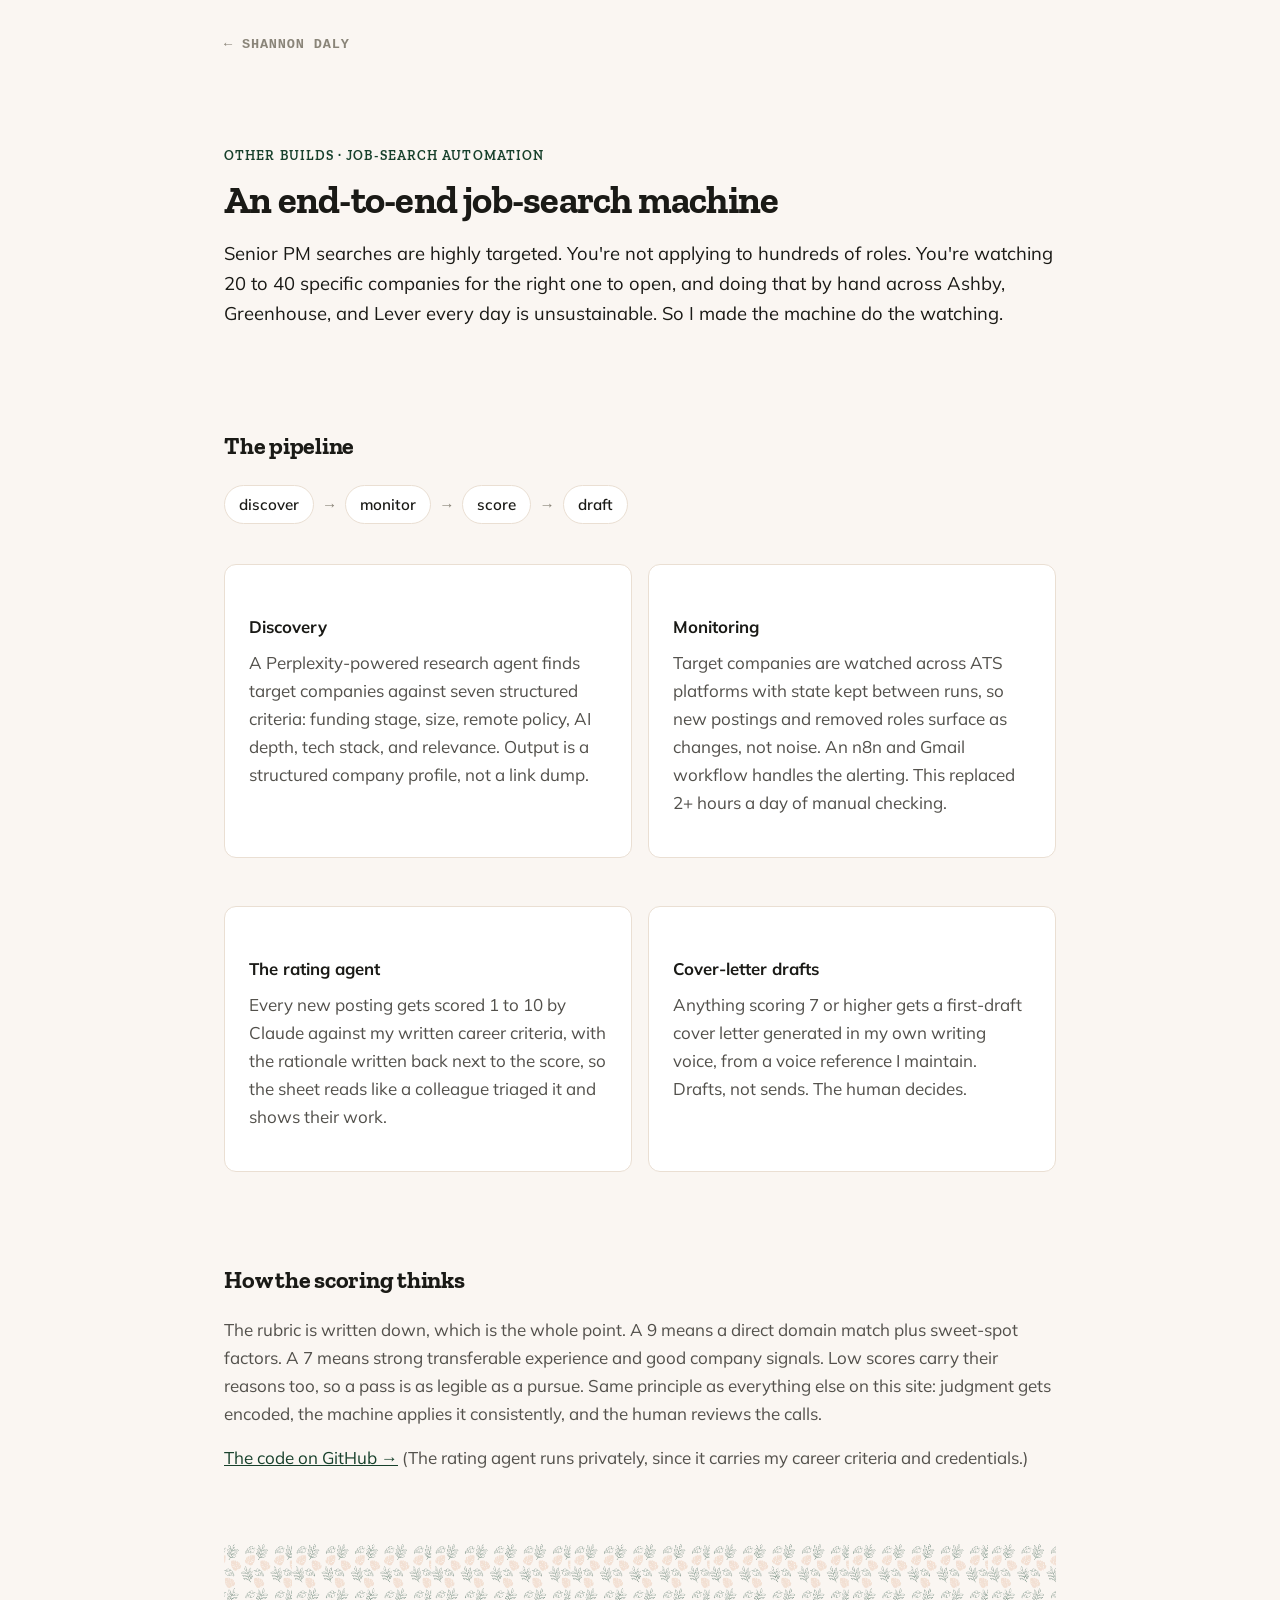
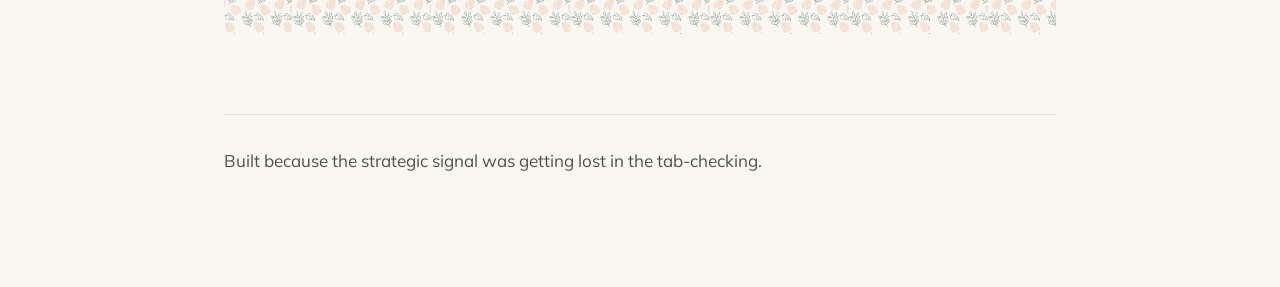
==== job-search/index.html @ e889e304 "feat: multi-page portfolio — home with highlighted builds + about, /knowledge-layer/ (demos), /rubat" ====
<!doctype html>
<html lang="en">
<head>
<meta charset="utf-8">
<meta name="viewport" content="width=device-width, initial-scale=1">
<title>Job-Search Automation · Shannon Daly</title>
<meta name="description" content="An end-to-end job-search machine: Perplexity-powered discovery, ATS monitoring with n8n and Gmail, and a Claude rating agent that scores postings against written career criteria.">
<link rel="preconnect" href="https://fonts.googleapis.com">
<link rel="preconnect" href="https://fonts.gstatic.com" crossorigin>
<link href="https://fonts.googleapis.com/css2?family=Mulish:wght@400;600;700&family=Zilla+Slab:wght@500;600;700&display=swap" rel="stylesheet">
<link rel="stylesheet" href="/assets/style.css">
</head>
<body>
<nav class="site"><a href="/">← SHANNON DALY</a></nav>
<main>
<header class="hero">
  <div class="kicker">Other builds · Job-search automation</div>
  <h1>An end-to-end job-search machine</h1>
  <p class="lede" style="margin-top:16px">Senior PM searches are highly targeted. You're not applying to hundreds of roles. You're watching 20 to 40 specific companies for the right one to open, and doing that by hand across Ashby, Greenhouse, and Lever every day is unsustainable. So I made the machine do the watching.</p>
</header>

<h2>The pipeline</h2>
<div class="loop">
  <span>discover</span><span class="arrow">→</span>
  <span>monitor</span><span class="arrow">→</span>
  <span>score</span><span class="arrow">→</span>
  <span>draft</span>
</div>
<div class="cols">
  <div class="card"><h3>Discovery</h3><p>A Perplexity-powered research agent finds target companies against seven structured criteria: funding stage, size, remote policy, AI depth, tech stack, and relevance. Output is a structured company profile, not a link dump.</p></div>
  <div class="card"><h3>Monitoring</h3><p>Target companies are watched across ATS platforms with state kept between runs, so new postings and removed roles surface as changes, not noise. An n8n and Gmail workflow handles the alerting. This replaced 2+ hours a day of manual checking.</p></div>
  <div class="card"><h3>The rating agent</h3><p>Every new posting gets scored 1 to 10 by Claude against my written career criteria, with the rationale written back next to the score, so the sheet reads like a colleague triaged it and shows their work.</p></div>
  <div class="card"><h3>Cover-letter drafts</h3><p>Anything scoring 7 or higher gets a first-draft cover letter generated in my own writing voice, from a voice reference I maintain. Drafts, not sends. The human decides.</p></div>
</div>

<h2>How the scoring thinks</h2>
<p>The rubric is written down, which is the whole point. A 9 means a direct domain match plus sweet-spot factors. A 7 means strong transferable experience and good company signals. Low scores carry their reasons too, so a pass is as legible as a pursue. Same principle as everything else on this site: judgment gets encoded, the machine applies it consistently, and the human reviews the calls.</p>

<p><a href="https://github.com/shannonldaly/job-search-automation">The code on GitHub →</a> (The rating agent runs privately, since it carries my career criteria and credentials.)</p>

<div class="pattern-band" aria-hidden="true"></div>
<footer>
  <p>Built because the strategic signal was getting lost in the tab-checking.</p>
</footer>
</main>
</body>
</html>
---- assets/style.css ----
:root {
    --bg: #faf6f2; --surface: #ffffff; --ink: #1a1a16; --ink-2: #52504b;
    --ink-3: #8a8579; --line: #eadfd3; --accent: #17402b; --accent-2: #eacab7;
    --accent-3: #94c8c4; --accent-ink: #ffffff;
    --code-bg: #0f2c1e; --code-ink: #dde8df;
  }
  @media (prefers-color-scheme: dark) {
    :root {
      --bg: #0f2b1d; --surface: #17402b; --ink: #f4ece4; --ink-2: #d8cdc0;
      --ink-3: #a3b3a6; --line: #24503a; --accent: #eacab7; --accent-2: #eacab7;
      --accent-3: #94c8c4; --accent-ink: #17402b;
      --code-bg: #0a2015; --code-ink: #dde8df;
    }
  }
  * { box-sizing: border-box; margin: 0; }
  body {
    background: var(--bg); color: var(--ink);
    font: 17px/1.65 "Avenir Next", Avenir, Mulish, -apple-system, "Segoe UI", sans-serif;
  }
  h1, h2, .demo-block h3, .hero .kicker { font-family: Kefa, "Zilla Slab", Georgia, serif; }
  main { max-width: 880px; margin: 0 auto; padding: 0 24px 96px; }
  a { color: var(--accent); }
  h1 { font-size: 2.4rem; line-height: 1.15; letter-spacing: -0.02em; }
  h2 { font-size: 1.5rem; margin: 72px 0 16px; letter-spacing: -0.01em; }
  h2.flagship { font-size: 2rem; line-height: 1.15; margin: 12px 0 16px; }
  .flagship-kicker { color: var(--accent); font-weight: 600; font-size: .85rem;
    text-transform: uppercase; letter-spacing: .08em; margin: 88px 0 0; }
  h3 { font-size: 1.05rem; margin: 24px 0 8px; }
  p { margin: 0 0 16px; color: var(--ink-2); }
  p.lede { font-size: 1.15rem; color: var(--ink); }
  header.hero { padding: 88px 0 8px; }
  .kicker { color: var(--accent); font-weight: 600; font-size: .85rem;
    text-transform: uppercase; letter-spacing: .08em; margin-bottom: 12px; }
  .stats { display: grid; grid-template-columns: repeat(auto-fit, minmax(150px, 1fr));
    gap: 12px; margin: 40px 0 8px; }
  .stat { background: var(--surface); border: 1px solid var(--line);
    border-radius: 10px; padding: 16px 18px; }
  .stat .label { font-size: .8rem; color: var(--ink-3); margin-bottom: 4px; }
  .stat .value { font-size: 1.7rem; font-weight: 600; }
  .asof { font-size: .8rem; color: var(--ink-3); margin-bottom: 40px; }
  .loop { display: flex; flex-wrap: wrap; gap: 8px; align-items: center;
    margin: 20px 0 24px; font-weight: 600; font-size: .95rem; }
  .loop span { background: var(--surface); border: 1px solid var(--line);
    border-radius: 999px; padding: 6px 14px; }
  .loop .arrow { border: 0; background: none; color: var(--ink-3); padding: 0; }
  pre.term { background: var(--code-bg); color: var(--code-ink); border-radius: 10px;
    padding: 20px; overflow-x: auto; font: 13px/1.6 ui-monospace, "SF Mono", Menlo,
    Consolas, monospace; margin: 16px 0 8px; }
  pre.term .q { color: #94c8c4; } pre.term .ok { color: #8fd0a0; }
  .note { font-size: .85rem; color: var(--ink-3); }
  ul { padding-left: 20px; color: var(--ink-2); margin: 0 0 16px; }
  li { margin-bottom: 8px; }
  .card { background: var(--surface); border: 1px solid var(--line);
    border-radius: 12px; padding: 24px; margin: 16px 0; }
  .placeholder { border: 2px dashed var(--line); border-radius: 12px;
    padding: 24px; color: var(--ink-3); font-size: .9rem; margin: 16px 0; }
  ul.xp { list-style: none; padding: 0; margin: 24px 0 8px; }
  ul.xp li { margin: 0 0 18px; padding-left: 0; }
  ul.xp .role { font-weight: 600; color: var(--ink); }
  ul.xp .yrs { font: 500 .8rem/1 ui-monospace, "SF Mono", Menlo, Consolas, monospace;
    color: var(--ink-3); margin-left: 8px; white-space: nowrap; }
  .cols { display: grid; grid-template-columns: 1fr 1fr; gap: 16px; }
  @media (max-width: 640px) { .cols { grid-template-columns: 1fr; } }
  footer { border-top: 1px solid var(--line); margin-top: 80px; padding-top: 32px;
    color: var(--ink-2); }
  .pattern-band { height: 90px; margin-top: 72px; opacity: .5;
    background: url(/docs/images/solto-pattern.webp) repeat-x center / auto 180px; }
  @media (prefers-color-scheme: dark) { .pattern-band { display: none; } }
  img { max-width: 100%; height: auto; border-radius: 10px; border: 1px solid var(--line); }
  .photos img { width: 100%; height: 420px; object-fit: cover; }
  .demo-block { margin: 0 0 6rem; }
  .demo-block:last-of-type { margin-bottom: 3rem; }
  .demo-block .step { font: 600 .85rem/1 ui-monospace, "SF Mono", Menlo, Consolas,
    monospace; color: var(--accent); letter-spacing: .1em; margin-bottom: 10px; }
  .demo-block h3 { font-size: 1.35rem; margin: 0 0 10px; letter-spacing: -0.01em; }
  .demo-block .dur { font: 500 .85rem/1 ui-monospace, "SF Mono", Menlo, Consolas,
    monospace; color: var(--ink-3); margin-left: 10px; white-space: nowrap; }
  .demo-block figure { margin: 0; }
  .demo-block .frame { background: var(--code-bg); border-radius: 14px; padding: 10px; }
  .demo-block video { display: block; width: 100%; height: auto; border-radius: 8px; }
  .demo-block figcaption { font-size: .85rem; color: var(--ink-3);
    line-height: 1.6; margin-top: 12px; }
  ul.unlock { list-style: none; padding: 0; margin: 20px 0 8px;
    display: grid; grid-template-columns: 1fr 1fr; gap: 10px 24px; }
  @media (max-width: 640px) { ul.unlock { grid-template-columns: 1fr; } }
  ul.unlock li { margin: 0; padding: 10px 0 10px 18px; color: var(--ink-2);
    border-left: 3px solid var(--accent-2); }
  .closer { font-family: Kefa, "Zilla Slab", Georgia, serif; font-size: 1.25rem;
    color: var(--ink); margin: 28px 0 0; }

  nav.site { max-width: 880px; margin: 0 auto; padding: 28px 24px 0; }
  nav.site a { color: var(--ink-3); text-decoration: none; font: 600 .85rem/1 ui-monospace, "SF Mono", Menlo, Consolas, monospace; letter-spacing: .06em; }
  nav.site a:hover { color: var(--accent); }
  .build-card { background: var(--surface); border: 1px solid var(--line); border-radius: 12px; padding: 24px; margin: 16px 0; display: block; text-decoration: none; }
  .build-card h3 { margin-top: 0; color: var(--ink); }
  .build-card p { margin-bottom: 8px; }
  .build-card .go { color: var(--accent); font-weight: 600; font-size: .9rem; }
  .build-card:hover { border-color: var(--accent); }
  .ministats { font: 500 .8rem/1.5 ui-monospace, "SF Mono", Menlo, Consolas, monospace; color: var(--ink-3); margin: 8px 0 10px; }
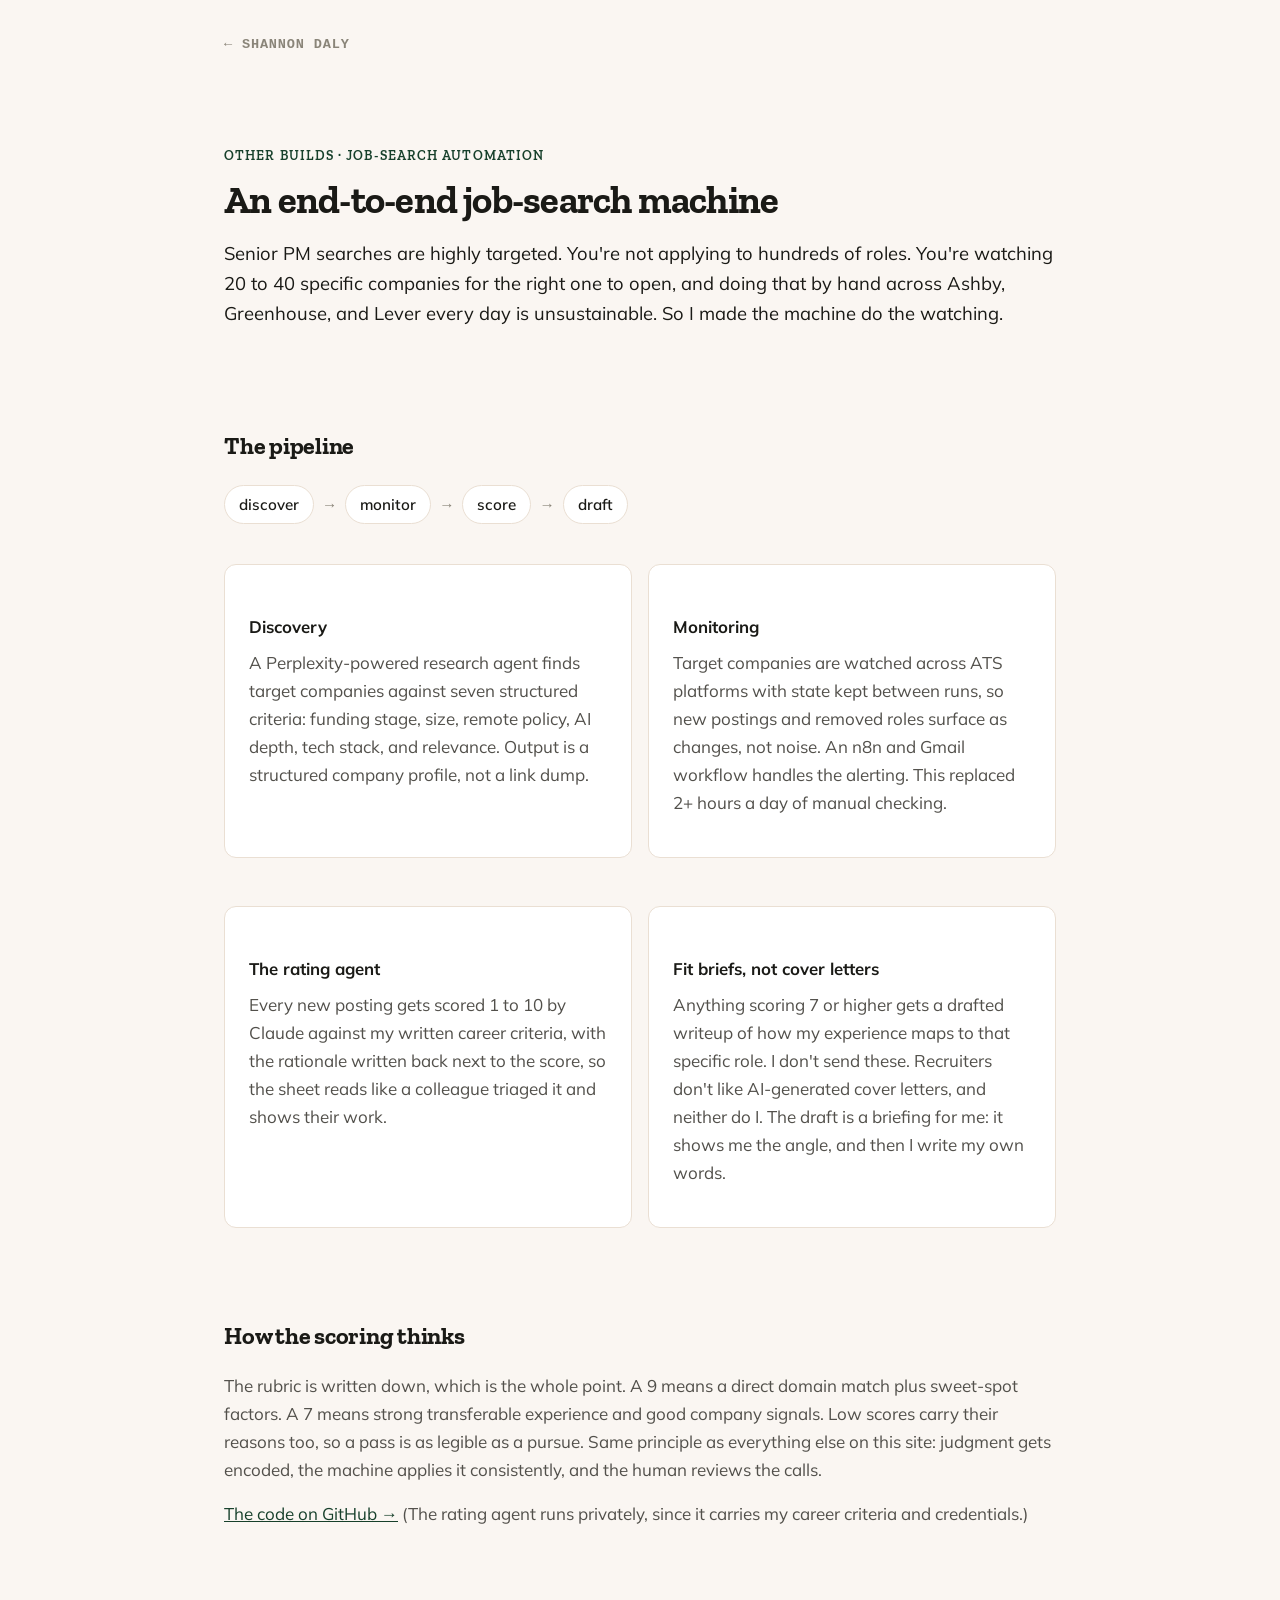
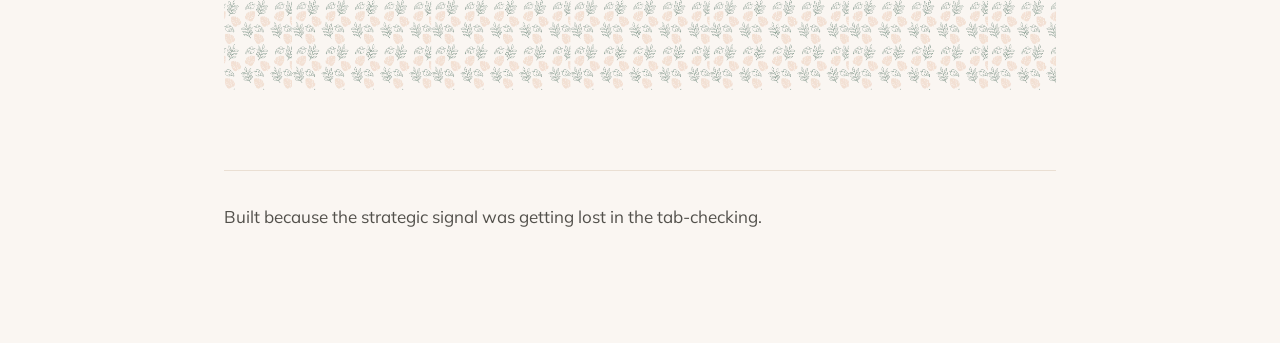
==== commit c5305134: "fix: reframe the cover-letter card — fit briefs for Shannon, never sent (recruiters don't like AI co" ====
--- a/job-search/index.html
+++ b/job-search/index.html
@@ -30,7 +30,7 @@
   <div class="card"><h3>Discovery</h3><p>A Perplexity-powered research agent finds target companies against seven structured criteria: funding stage, size, remote policy, AI depth, tech stack, and relevance. Output is a structured company profile, not a link dump.</p></div>
   <div class="card"><h3>Monitoring</h3><p>Target companies are watched across ATS platforms with state kept between runs, so new postings and removed roles surface as changes, not noise. An n8n and Gmail workflow handles the alerting. This replaced 2+ hours a day of manual checking.</p></div>
   <div class="card"><h3>The rating agent</h3><p>Every new posting gets scored 1 to 10 by Claude against my written career criteria, with the rationale written back next to the score, so the sheet reads like a colleague triaged it and shows their work.</p></div>
-  <div class="card"><h3>Cover-letter drafts</h3><p>Anything scoring 7 or higher gets a first-draft cover letter generated in my own writing voice, from a voice reference I maintain. Drafts, not sends. The human decides.</p></div>
+  <div class="card"><h3>Fit briefs, not cover letters</h3><p>Anything scoring 7 or higher gets a drafted writeup of how my experience maps to that specific role. I don't send these. Recruiters don't like AI-generated cover letters, and neither do I. The draft is a briefing for me: it shows me the angle, and then I write my own words.</p></div>
 </div>
 
 <h2>How the scoring thinks</h2>
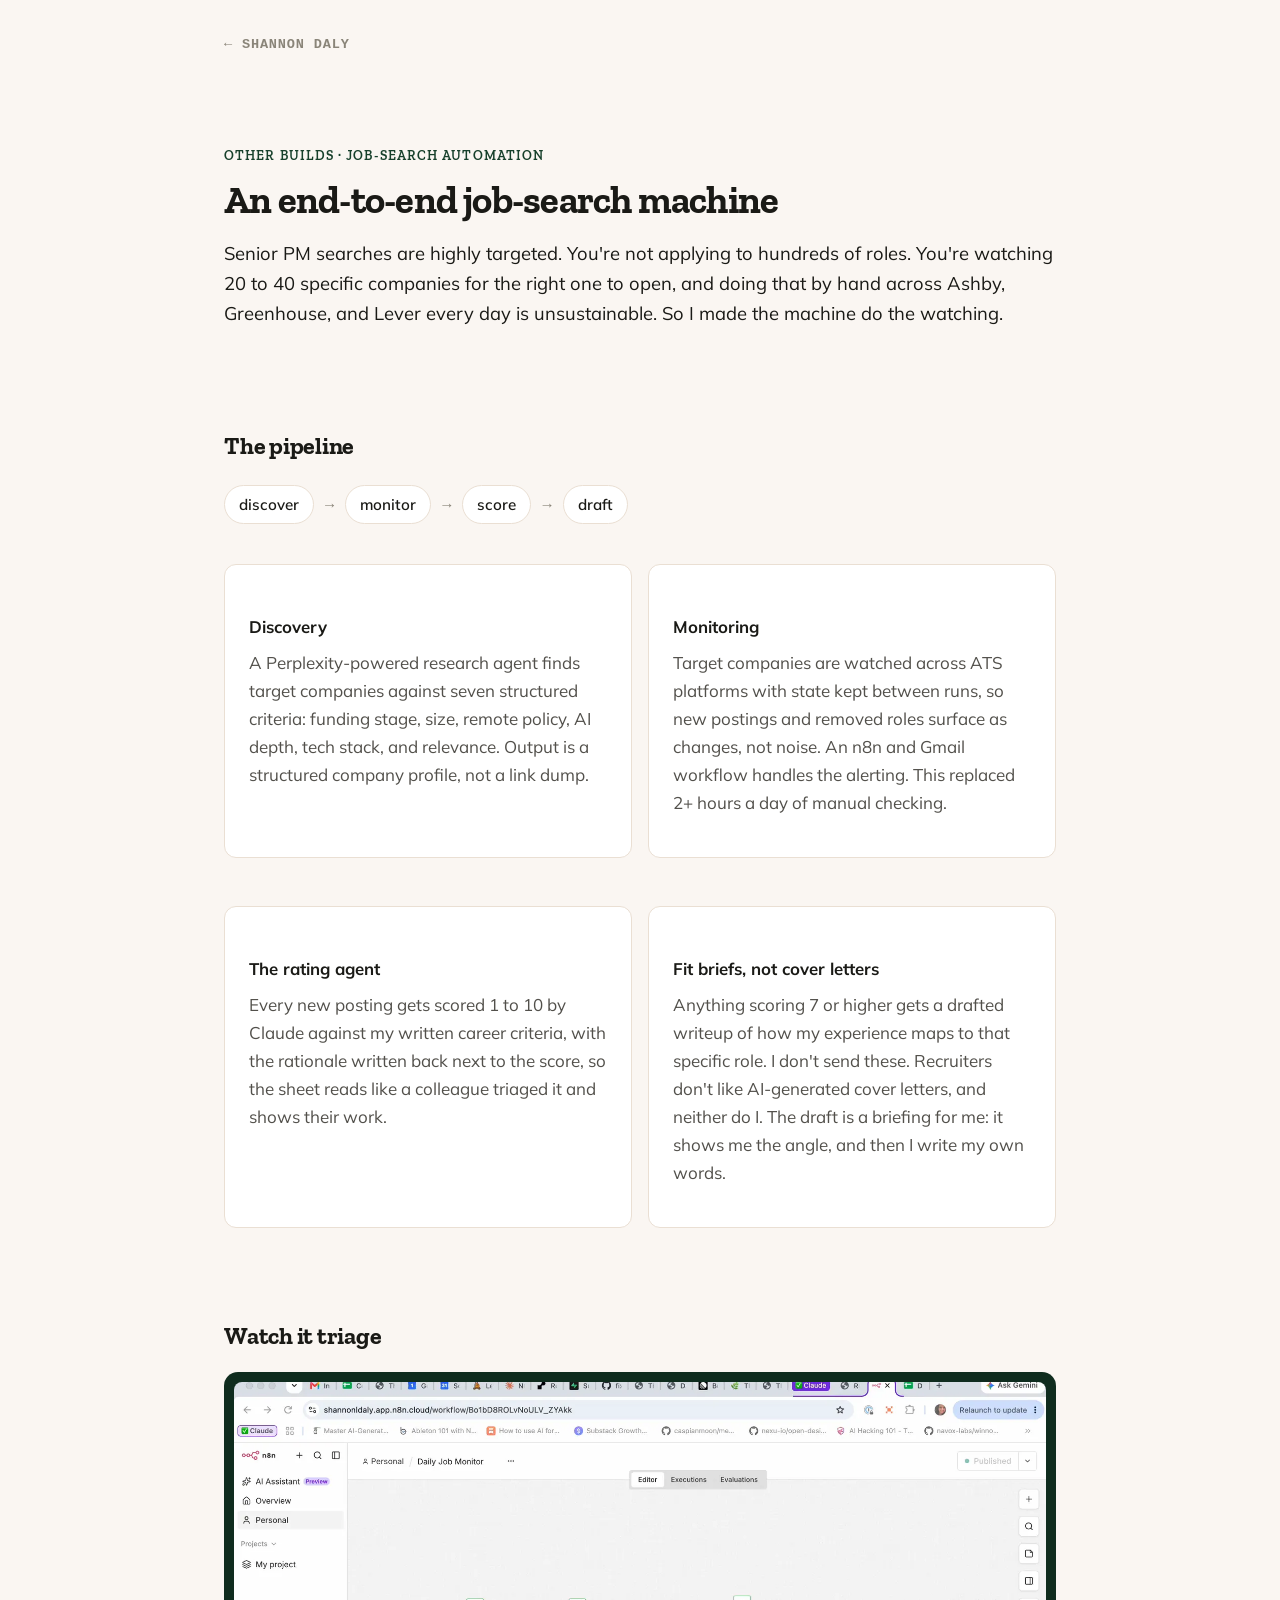
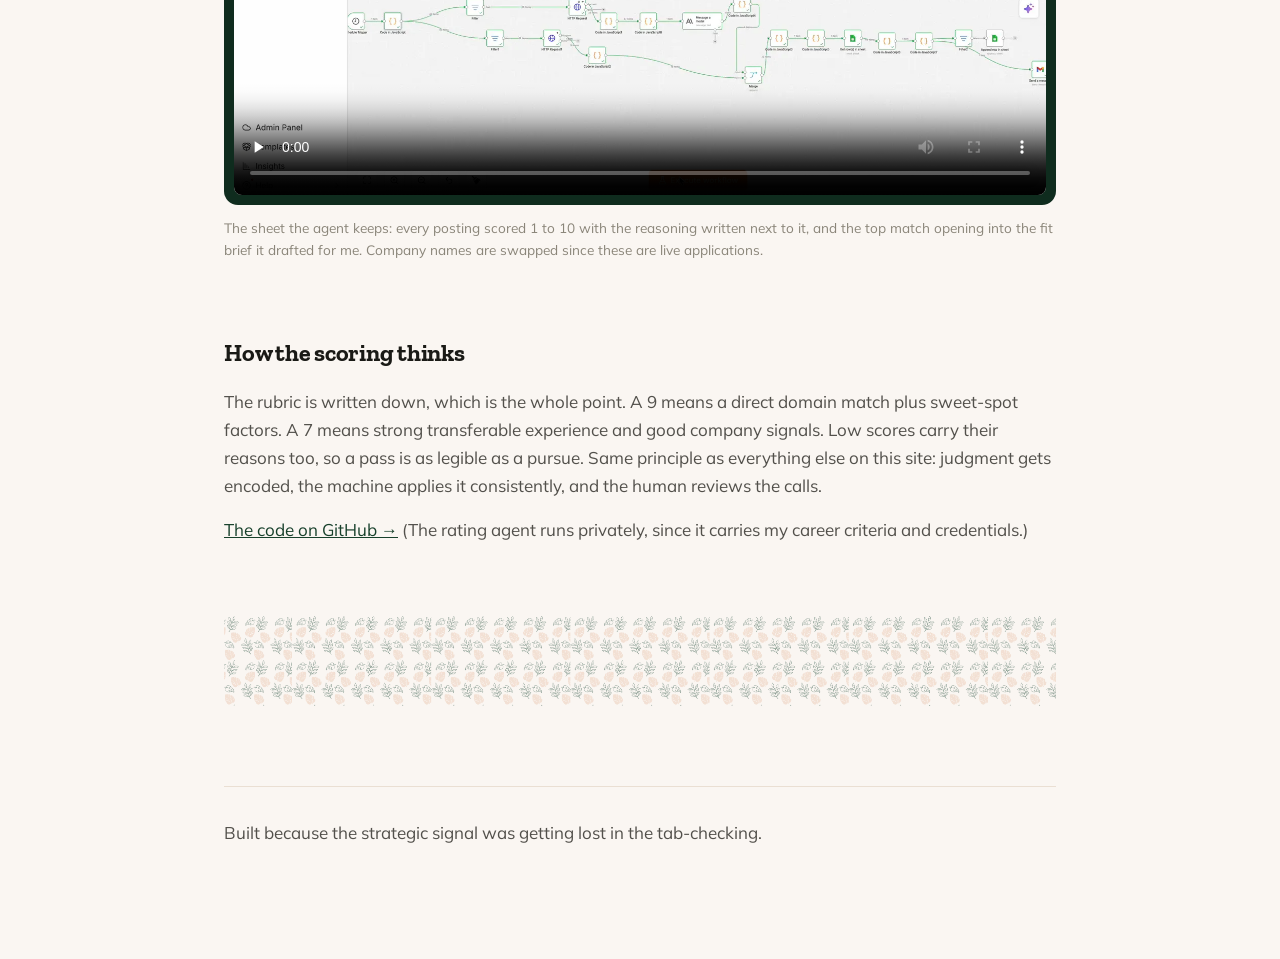
==== commit 5048446b: "feat: job-search triage demo video (trimmed 0:33-0:39, anonymized sheet + fit-brief click-through) C" ====
--- a/job-search/index.html
+++ b/job-search/index.html
@@ -33,6 +33,18 @@
   <div class="card"><h3>Fit briefs, not cover letters</h3><p>Anything scoring 7 or higher gets a drafted writeup of how my experience maps to that specific role. I don't send these. Recruiters don't like AI-generated cover letters, and neither do I. The draft is a briefing for me: it shows me the angle, and then I write my own words.</p></div>
 </div>
 
+<h2>Watch it triage</h2>
+<div class="demo-block" style="margin-bottom:2rem">
+<figure>
+  <div class="frame">
+    <video controls preload="none" playsinline width="1600" height="814" poster="/docs/media/job-search-flow-poster.webp">
+      <source src="/docs/media/job-search-flow.mp4" type="video/mp4">
+    </video>
+  </div>
+  <figcaption>The sheet the agent keeps: every posting scored 1 to 10 with the reasoning written next to it, and the top match opening into the fit brief it drafted for me. Company names are swapped since these are live applications.</figcaption>
+</figure>
+</div>
+
 <h2>How the scoring thinks</h2>
 <p>The rubric is written down, which is the whole point. A 9 means a direct domain match plus sweet-spot factors. A 7 means strong transferable experience and good company signals. Low scores carry their reasons too, so a pass is as legible as a pursue. Same principle as everything else on this site: judgment gets encoded, the machine applies it consistently, and the human reviews the calls.</p>
 
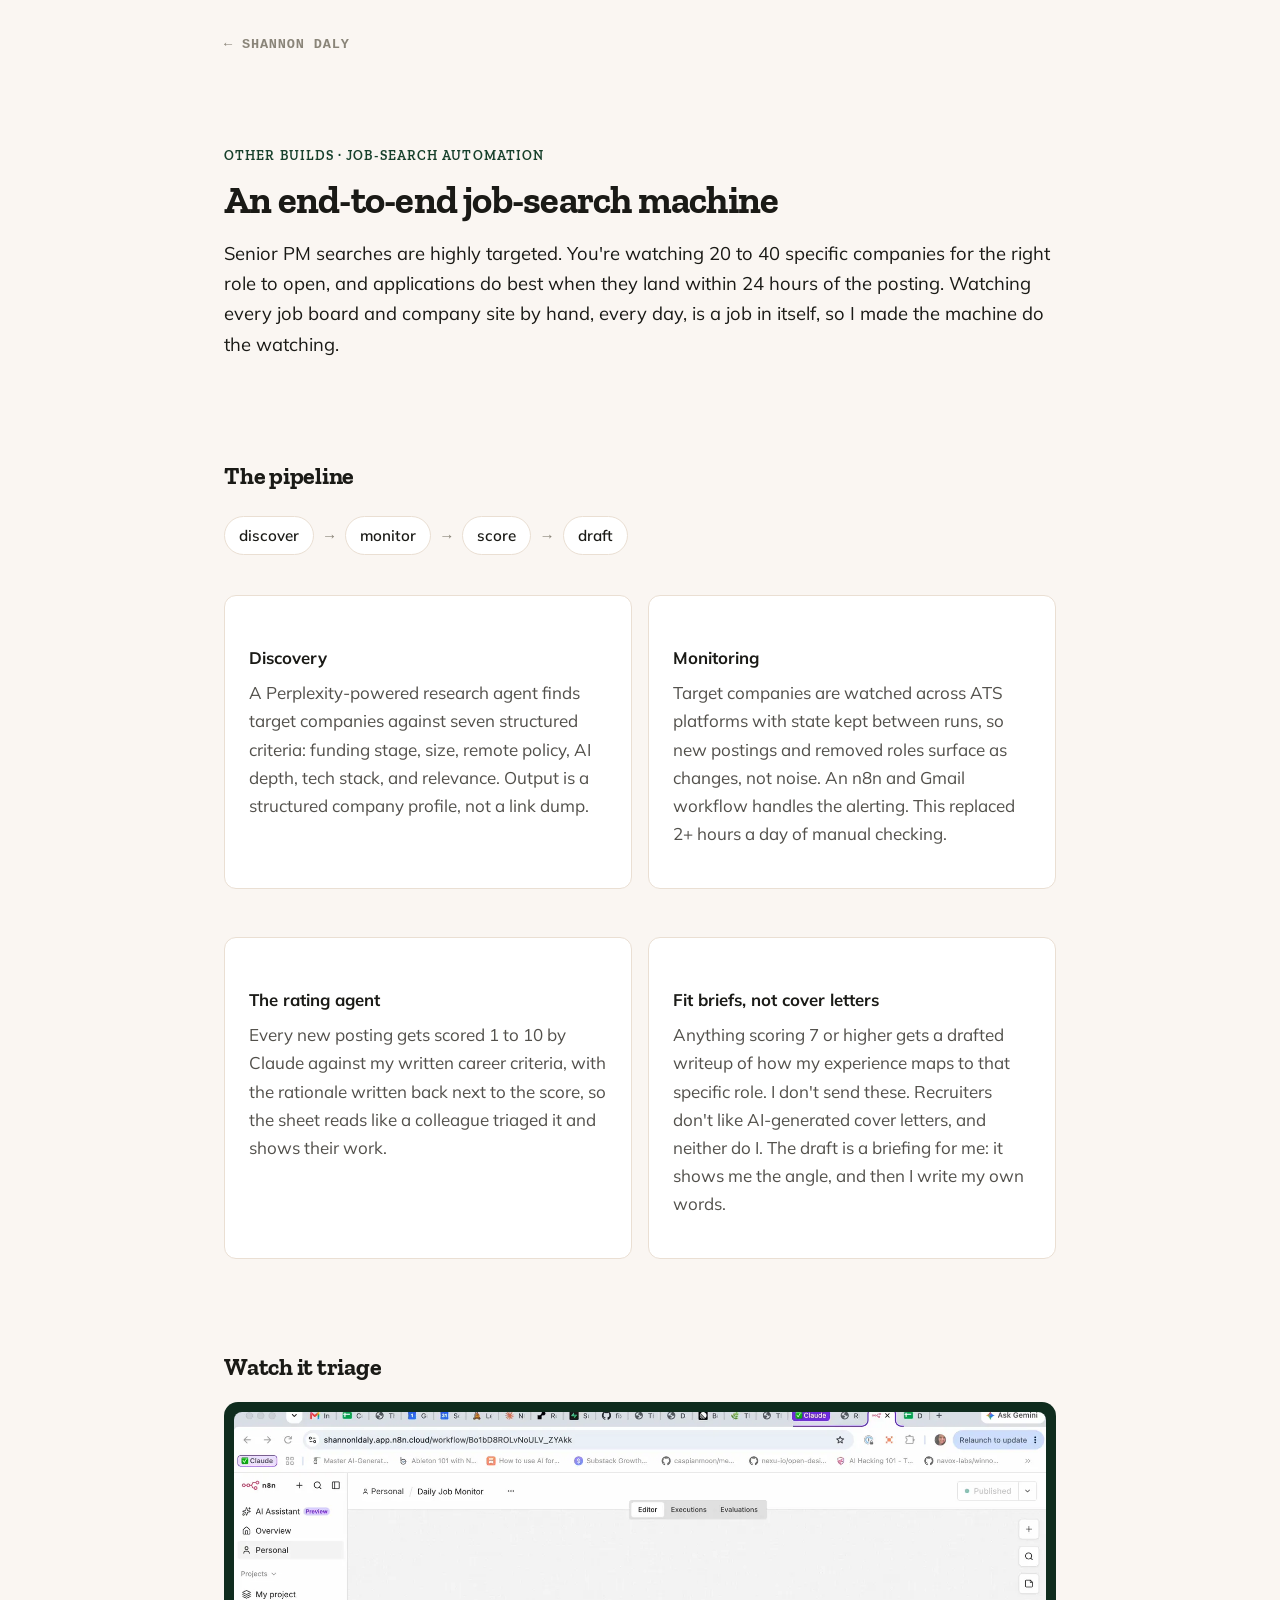
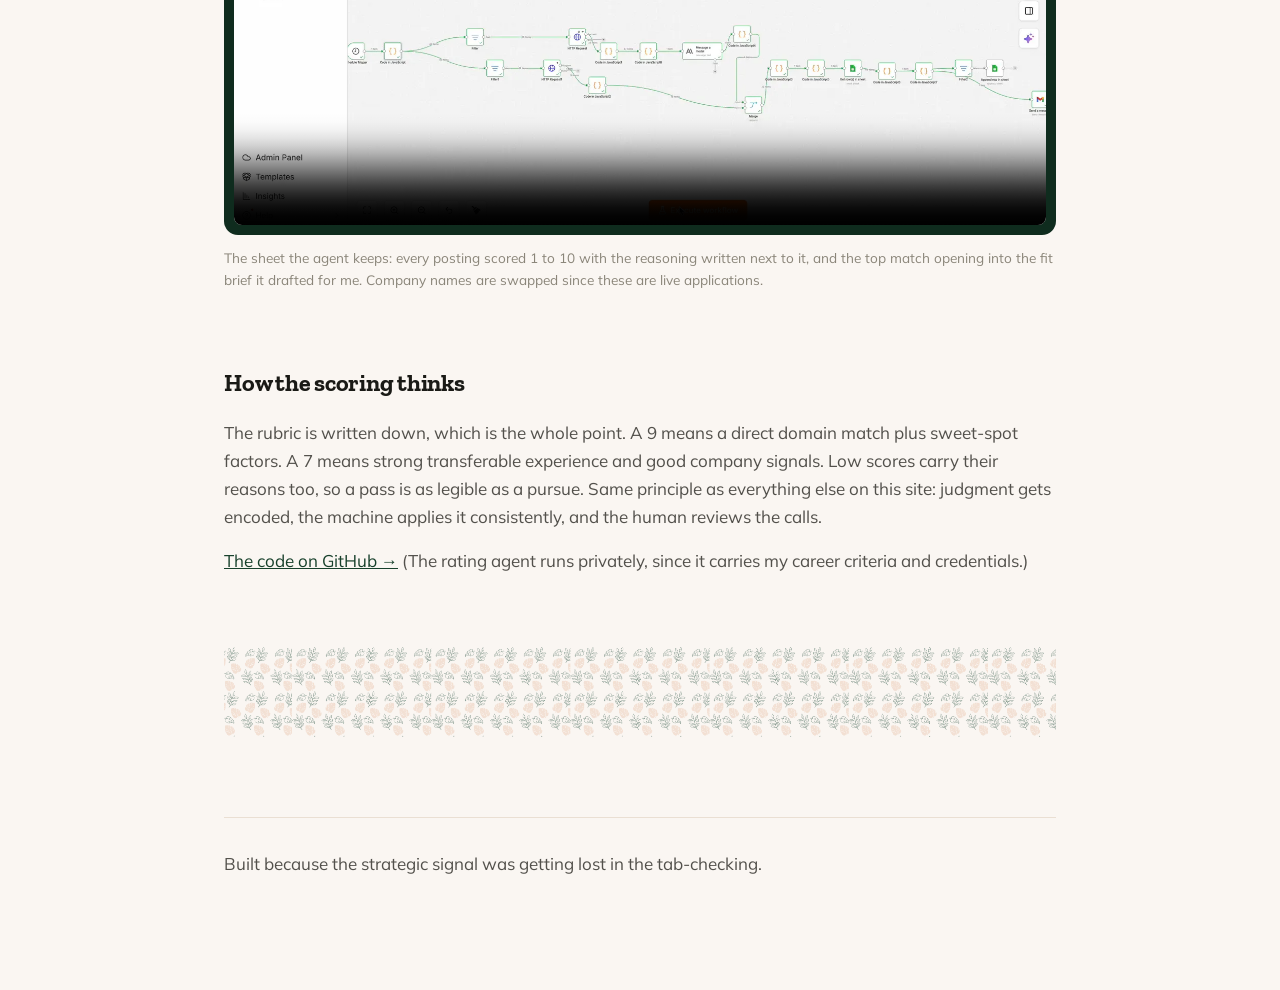
==== commit 828b5338: "feat: drop the Rubato status section for the demo; job-search lede rewritten in Shannon's voice Stat" ====
--- a/job-search/index.html
+++ b/job-search/index.html
@@ -16,7 +16,7 @@
 <header class="hero">
   <div class="kicker">Other builds · Job-search automation</div>
   <h1>An end-to-end job-search machine</h1>
-  <p class="lede" style="margin-top:16px">Senior PM searches are highly targeted. You're not applying to hundreds of roles. You're watching 20 to 40 specific companies for the right one to open, and doing that by hand across Ashby, Greenhouse, and Lever every day is unsustainable. So I made the machine do the watching.</p>
+  <p class="lede" style="margin-top:16px">Senior PM searches are highly targeted. You're watching 20 to 40 specific companies for the right role to open, and applications do best when they land within 24 hours of the posting. Watching every job board and company site by hand, every day, is a job in itself, so I made the machine do the watching.</p>
 </header>
 
 <h2>The pipeline</h2>
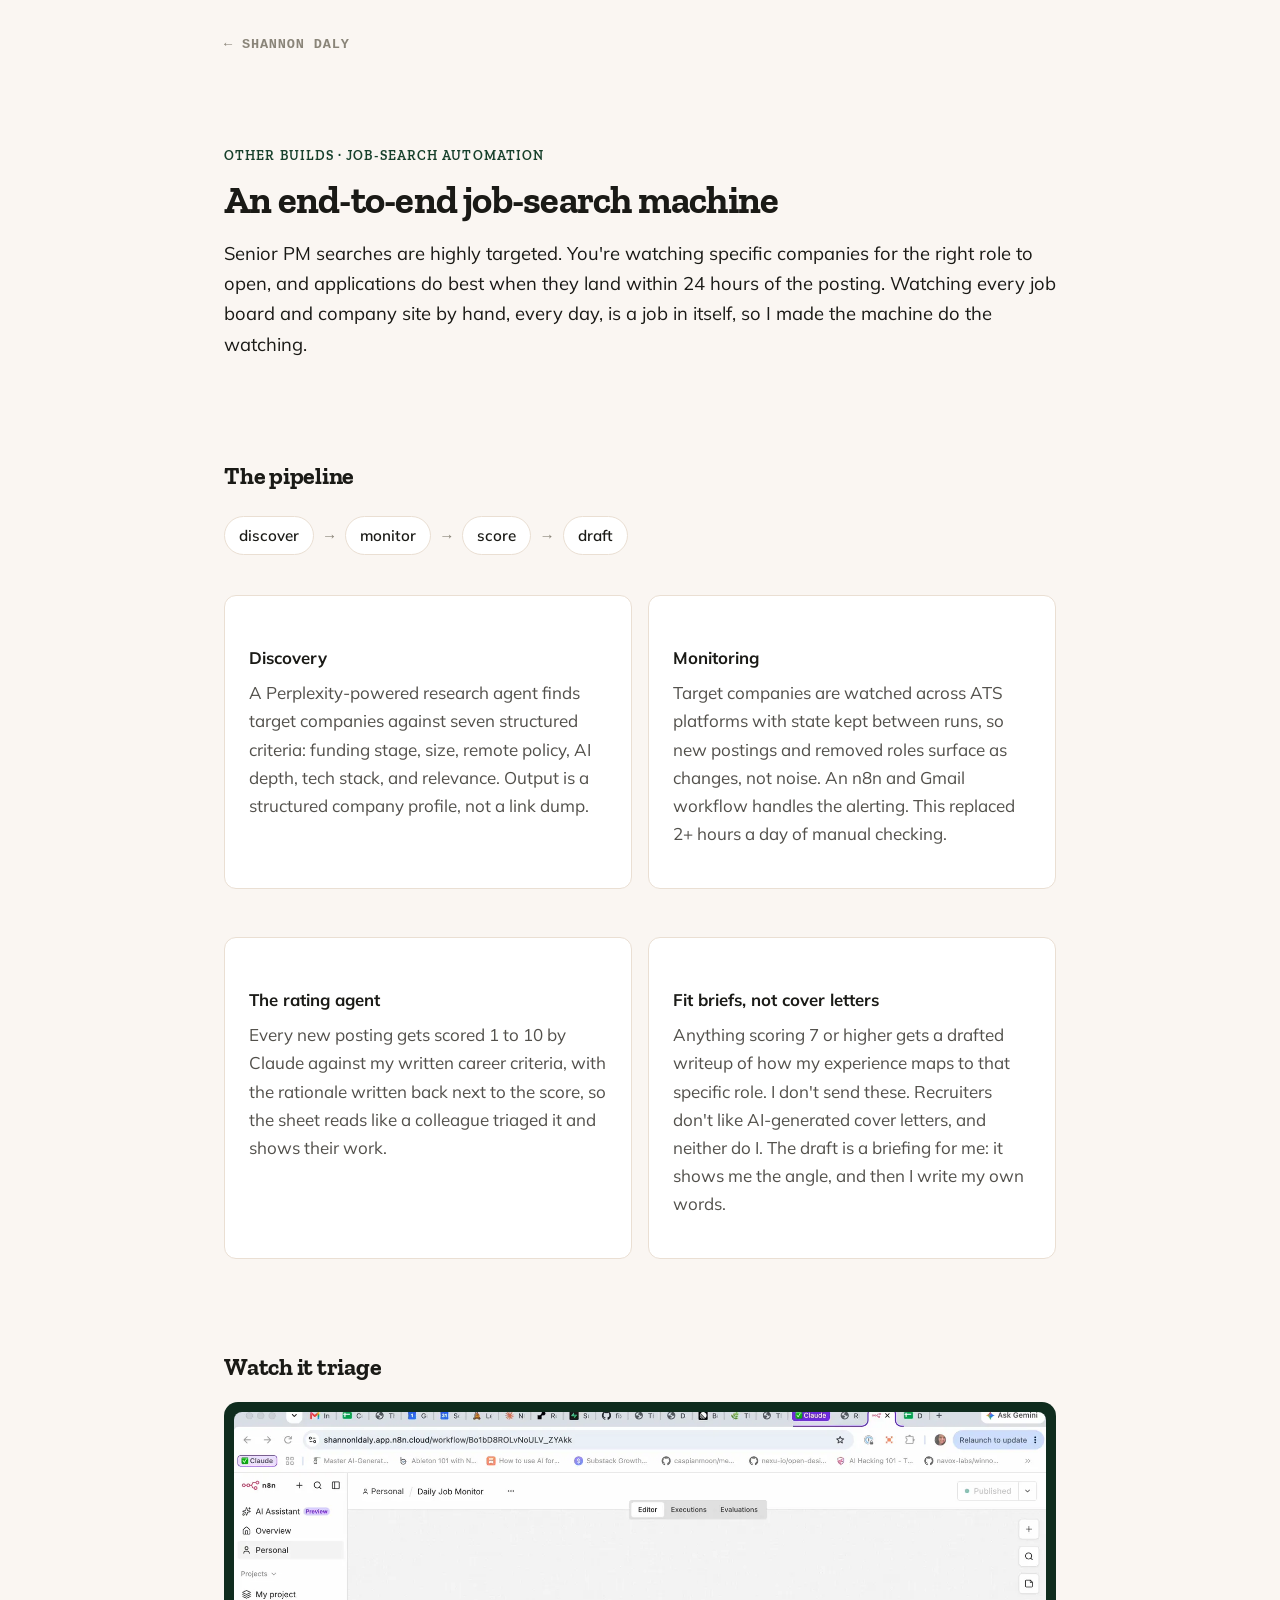
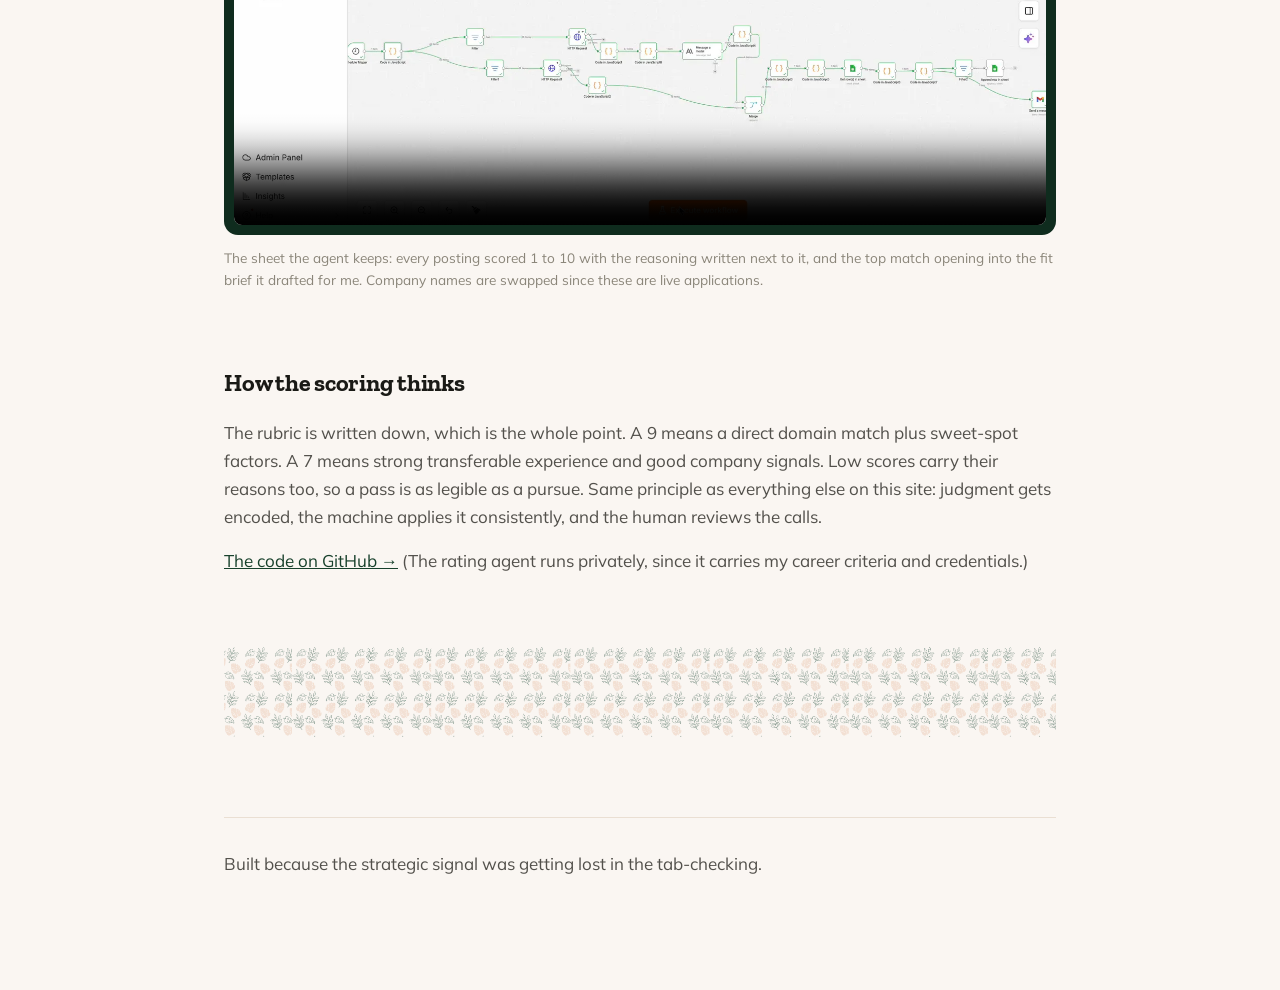
==== commit 29894262: "feat: job-search lede drops the 20-to-40 count Co-Authored-By: Claude Fable 5 <noreply@anthropic.com" ====
--- a/job-search/index.html
+++ b/job-search/index.html
@@ -16,7 +16,7 @@
 <header class="hero">
   <div class="kicker">Other builds · Job-search automation</div>
   <h1>An end-to-end job-search machine</h1>
-  <p class="lede" style="margin-top:16px">Senior PM searches are highly targeted. You're watching 20 to 40 specific companies for the right role to open, and applications do best when they land within 24 hours of the posting. Watching every job board and company site by hand, every day, is a job in itself, so I made the machine do the watching.</p>
+  <p class="lede" style="margin-top:16px">Senior PM searches are highly targeted. You're watching specific companies for the right role to open, and applications do best when they land within 24 hours of the posting. Watching every job board and company site by hand, every day, is a job in itself, so I made the machine do the watching.</p>
 </header>
 
 <h2>The pipeline</h2>
